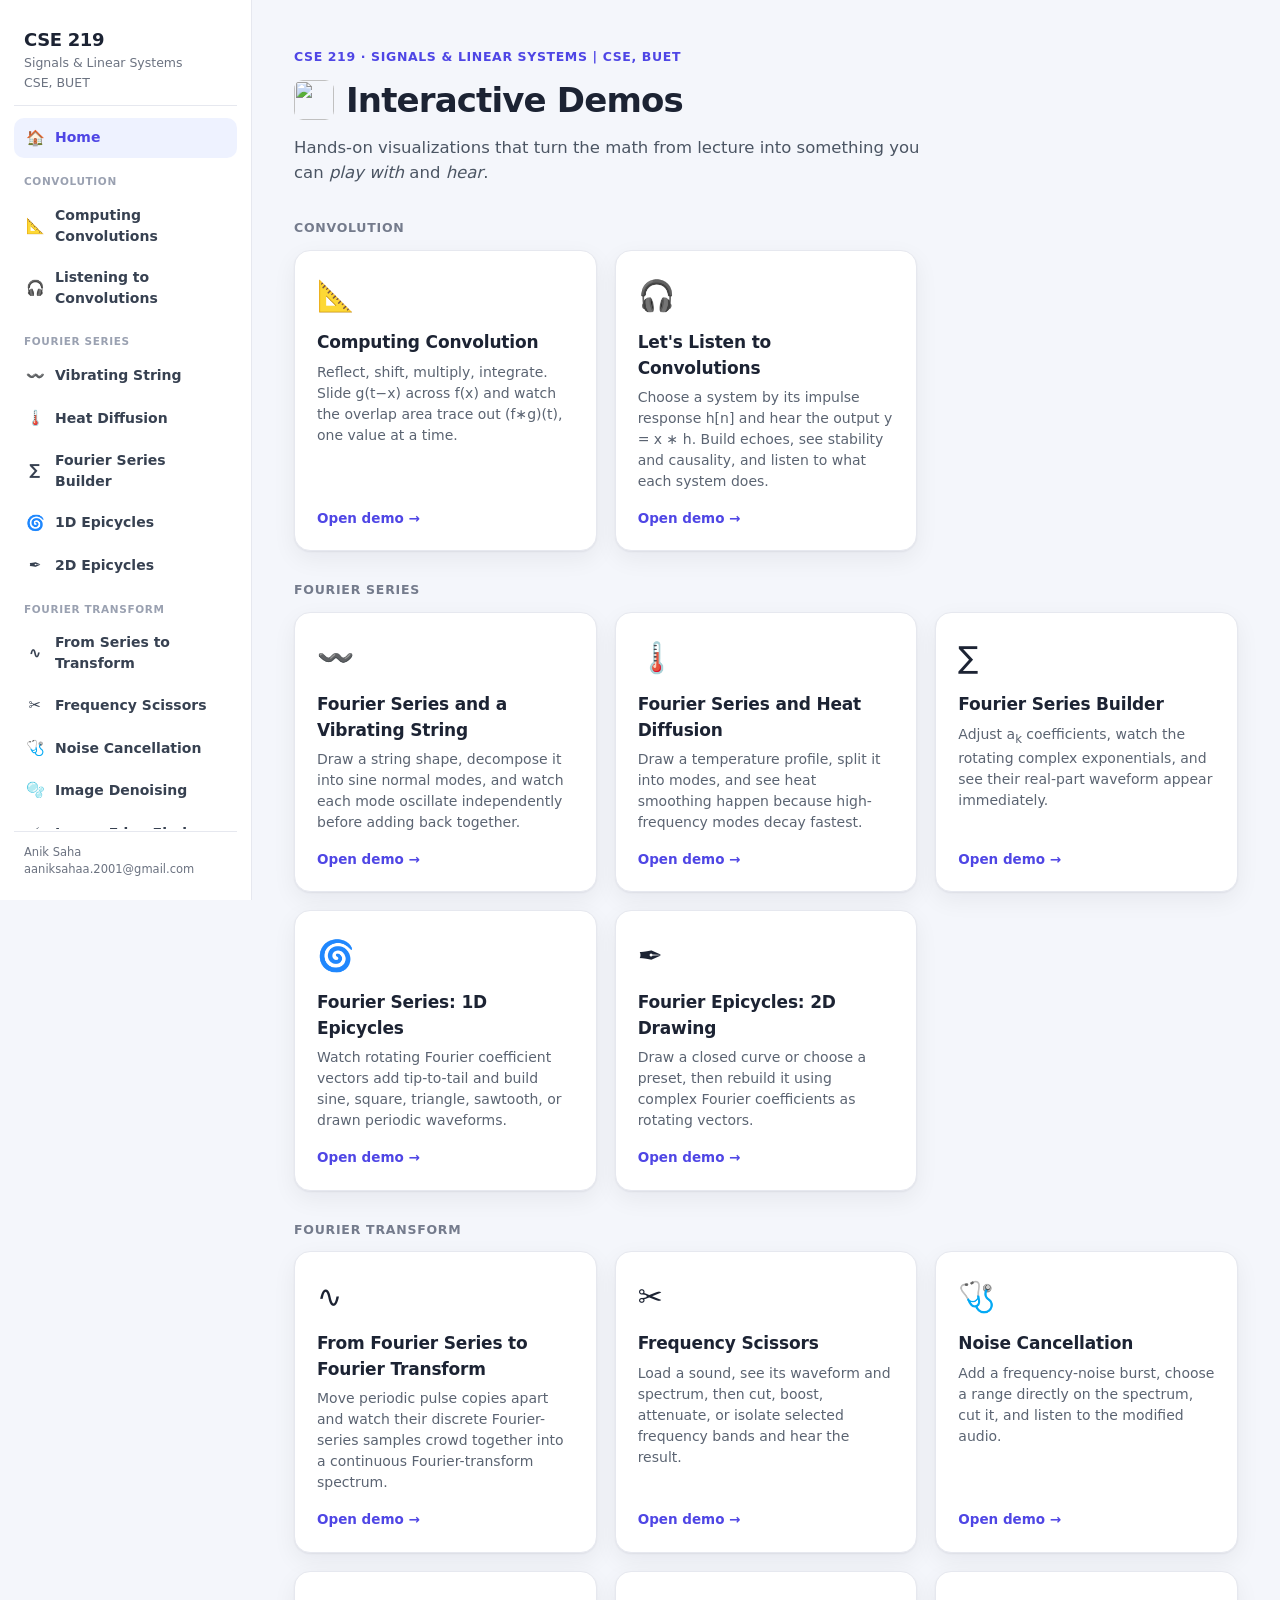
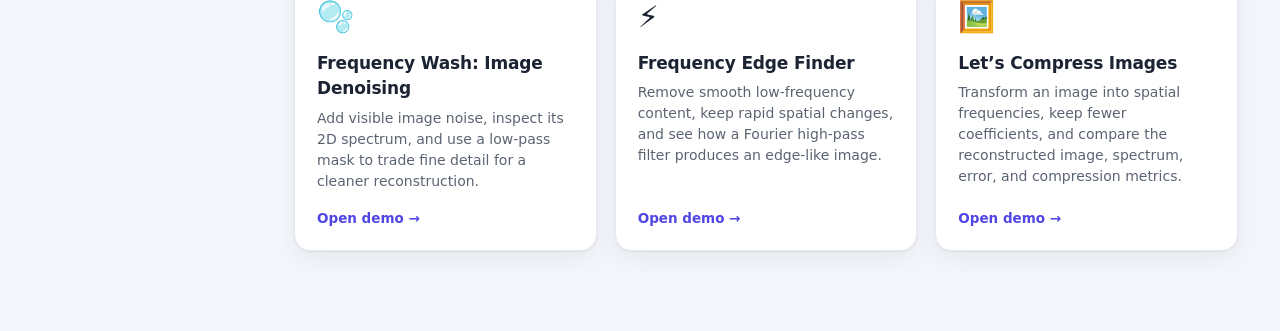
==== index.html @ cecc23e4 "add" ====
<!DOCTYPE html>
<html lang="en">
<head>
<meta charset="UTF-8" />
<meta name="viewport" content="width=device-width, initial-scale=1.0" />
<title>CSE 219 · Signals &amp; Linear Systems — Interactive Demos</title>
<link rel="icon" href="favicon.svg" type="image/svg+xml" />
<link rel="stylesheet" href="assets/site.css" />
<script src="assets/site.js" defer></script>
</head>
<body>
<div class="site">

  <aside class="sidebar" id="siteSidebar"></aside>

  <main class="content">
    <div class="content-inner">

      <header class="hero">
        <div class="eyebrow">CSE 219 · Signals &amp; Linear Systems | CSE, BUET</div>
        <h1 class="hero-title"><img class="hero-logo" src="favicon.svg" alt="" />Interactive Demos</h1>
        <p class="lead">Hands-on visualizations that turn the math from lecture into something you can <em>play with</em> and <em>hear</em>.</p>
      </header>

      <section class="demo-group">
        <h2>Convolution</h2>
        <div class="demos">
          <a class="demo-card" href="computing-convolution.html">
            <div class="demo-emoji">📐</div>
            <h3>Computing Convolution</h3>
            <p>Reflect, shift, multiply, integrate. Slide g(t−x) across f(x) and watch the overlap area trace out (f∗g)(t), one value at a time.</p>
            <span class="go">Open demo →</span>
          </a>

          <a class="demo-card" href="listening-to-convolution.html">
            <div class="demo-emoji">🎧</div>
            <h3>Let's Listen to Convolutions</h3>
            <p>Choose a system by its impulse response h[n] and hear the output y = x ∗ h. Build echoes, see stability and causality, and listen to what each system does.</p>
            <span class="go">Open demo →</span>
          </a>
        </div>
      </section>

      <section class="demo-group">
        <h2>Fourier Series</h2>
        <div class="demos">
          <a class="demo-card" href="fourier-vibrating-string.html">
            <div class="demo-emoji">〰️</div>
            <h3>Fourier Series and a Vibrating String</h3>
            <p>Draw a string shape, decompose it into sine normal modes, and watch each mode oscillate independently before adding back together.</p>
            <span class="go">Open demo →</span>
          </a>

          <a class="demo-card" href="fourier-heat-diffusion.html">
            <div class="demo-emoji">🌡️</div>
            <h3>Fourier Series and Heat Diffusion</h3>
            <p>Draw a temperature profile, split it into modes, and see heat smoothing happen because high-frequency modes decay fastest.</p>
            <span class="go">Open demo →</span>
          </a>

          <a class="demo-card" href="fourier-series-builder.html">
            <div class="demo-emoji">∑</div>
            <h3>Fourier Series Builder</h3>
            <p>Adjust a<sub>k</sub> coefficients, watch the rotating complex exponentials, and see their real-part waveform appear immediately.</p>
            <span class="go">Open demo →</span>
          </a>

          <a class="demo-card" href="fourier-epicycles-1d.html">
            <div class="demo-emoji">🌀</div>
            <h3>Fourier Series: 1D Epicycles</h3>
            <p>Watch rotating Fourier coefficient vectors add tip-to-tail and build sine, square, triangle, sawtooth, or drawn periodic waveforms.</p>
            <span class="go">Open demo →</span>
          </a>

          <a class="demo-card" href="fourier-epicycles-2d.html">
            <div class="demo-emoji">✒️</div>
            <h3>Fourier Epicycles: 2D Drawing</h3>
            <p>Draw a closed curve or choose a preset, then rebuild it using complex Fourier coefficients as rotating vectors.</p>
            <span class="go">Open demo →</span>
          </a>
        </div>
      </section>

      <section class="demo-group">
        <h2>Fourier Transform</h2>
        <div class="demos">
          <a class="demo-card" href="fourier-transform-from-series.html">
            <div class="demo-emoji">∿</div>
            <h3>From Fourier Series to Fourier Transform</h3>
            <p>Move periodic pulse copies apart and watch their discrete Fourier-series samples crowd together into a continuous Fourier-transform spectrum.</p>
            <span class="go">Open demo →</span>
          </a>

          <a class="demo-card" href="listening-to-frequencies.html">
            <div class="demo-emoji">✂️</div>
            <h3>Frequency Scissors</h3>
            <p>Load a sound, see its waveform and spectrum, then cut, boost, attenuate, or isolate selected frequency bands and hear the result.</p>
            <span class="go">Open demo →</span>
          </a>

          <a class="demo-card" href="noise-surgery.html">
            <div class="demo-emoji">🩺</div>
            <h3>Noise Cancellation</h3>
            <p>Add a frequency-noise burst, choose a range directly on the spectrum, cut it, and listen to the modified audio.</p>
            <span class="go">Open demo →</span>
          </a>

          <a class="demo-card" href="image-denoising-fourier.html">
            <div class="demo-emoji">🫧</div>
            <h3>Frequency Wash: Image Denoising</h3>
            <p>Add visible image noise, inspect its 2D spectrum, and use a low-pass mask to trade fine detail for a cleaner reconstruction.</p>
            <span class="go">Open demo →</span>
          </a>

          <a class="demo-card" href="image-edge-detection-fourier.html">
            <div class="demo-emoji">⚡</div>
            <h3>Frequency Edge Finder</h3>
            <p>Remove smooth low-frequency content, keep rapid spatial changes, and see how a Fourier high-pass filter produces an edge-like image.</p>
            <span class="go">Open demo →</span>
          </a>

          <a class="demo-card" href="image-compression-lab.html">
            <div class="demo-emoji">🖼️</div>
            <h3>Let’s Compress Images</h3>
            <p>Transform an image into spatial frequencies, keep fewer coefficients, and compare the reconstructed image, spectrum, error, and compression metrics.</p>
            <span class="go">Open demo →</span>
          </a>
        </div>
      </section>

    </div>
  </main>

</div>
</body>
</html>
---- assets/site.css ----
/* ====================================================================
   Course-site shell — shared sidebar + layout for all demo pages.
   Kept intentionally calm and neutral so the demo content stays the focus.
   ==================================================================== */
:root{
  --bg:#f4f6fb; --card:#ffffff; --ink:#1c2333; --muted:#6b7280; --line:#e6e8ef;
  --accent:#4f46e5; --accent-soft:#eef2ff;
  --shadow:0 1px 2px rgba(16,24,40,.06),0 8px 24px rgba(16,24,40,.06);
}
*{box-sizing:border-box}
html,body{margin:0;padding:0}
body{
  font-family:system-ui,-apple-system,"Segoe UI",Roboto,Helvetica,Arial,sans-serif;
  background:var(--bg); color:var(--ink); -webkit-font-smoothing:antialiased; line-height:1.5;
}

/* layout */
.site{display:flex;min-height:100vh}
.content{flex:1;min-width:0}

/* sidebar */
.sidebar{
  width:252px;flex:none;background:#fff;border-right:1px solid var(--line);
  position:sticky;top:0;height:100vh;display:flex;flex-direction:column;
  padding:20px 14px;gap:2px;
}
.brand{display:block;text-decoration:none;padding:6px 10px 12px;border-bottom:1px solid var(--line);margin-bottom:10px}
.brand .code{font-size:18px;font-weight:800;letter-spacing:-.02em;color:var(--ink)}
.brand .name{font-size:12.5px;color:var(--muted);margin-top:1px}
.nav{display:flex;flex:1;min-height:0;flex-direction:column;gap:2px;overflow-y:auto;scrollbar-width:thin;scrollbar-color:#d8dbe5 transparent}
.nav .group{font-size:10.5px;text-transform:uppercase;letter-spacing:.06em;color:#9aa1b1;font-weight:700;margin:14px 10px 4px}
.nav a{display:flex;align-items:center;gap:10px;padding:9px 11px;border-radius:10px;font-size:14px;font-weight:600;color:#374151;text-decoration:none;transition:.12s}
.nav a:hover{background:#f5f6fb}
.nav a.active{background:var(--accent-soft);color:var(--accent)}
.nav a.disabled{color:#b7bcc9;cursor:default}
.nav a.disabled:hover{background:transparent}
.nav a .ic{width:20px;text-align:center;font-size:15px;flex:none}
.nav a small{font-weight:600;color:#aab0bd;margin-left:auto;font-size:11px}
.side-foot{margin-top:auto;font-size:11.5px;color:var(--muted);padding:12px 10px 2px;border-top:1px solid var(--line)}

/* home page */
.content-inner{max-width:1000px;margin:0 auto;padding:48px 28px 80px}
.hero{margin-bottom:34px}
.hero .eyebrow{font-size:12.5px;font-weight:700;letter-spacing:.05em;text-transform:uppercase;color:var(--accent)}
.hero h1{font-size:34px;letter-spacing:-.025em;margin:8px 0 10px}
.hero-title{display:flex;align-items:center;gap:12px}
.hero-logo{width:40px;height:40px;border-radius:9px;flex:none}
.hero .lead{font-size:16.5px;color:#4b5563;max-width:640px;margin:0}
.demo-group{margin-top:30px}
.demo-group:first-of-type{margin-top:0}
.demo-group h2{font-size:12.5px;text-transform:uppercase;letter-spacing:.06em;color:#747b8c;font-weight:800;margin:0 0 12px}
.demos{display:grid;grid-template-columns:repeat(auto-fill,minmax(260px,1fr));gap:18px}
.demo-card{
  display:flex;flex-direction:column;background:var(--card);border:1px solid var(--line);
  border-radius:16px;box-shadow:var(--shadow);padding:22px;text-decoration:none;color:inherit;transition:.14s;
}
a.demo-card:hover{border-color:#c9cdfb;box-shadow:0 2px 4px rgba(16,24,40,.06),0 14px 32px rgba(79,70,229,.10);transform:translateY(-2px)}
.demo-card .demo-emoji{font-size:30px;margin-bottom:12px}
.demo-card h3{font-size:17px;margin:0 0 6px;letter-spacing:-.01em}
.demo-card p{font-size:14px;color:#5b6472;margin:0 0 16px;flex:1}
.demo-card .go{font-size:13.5px;font-weight:700;color:var(--accent)}
.demo-card.soon{opacity:.7}
.demo-card .badge-soon{font-size:11.5px;font-weight:700;color:#8a90a0;background:#f1f2f7;border-radius:999px;padding:4px 10px;align-self:flex-start}

/* mobile: sidebar becomes a horizontal top bar */
@media(max-width:860px){
  .site{flex-direction:column}
  .content{width:100vw;max-width:100vw;overflow-x:hidden}
  .sidebar{
    width:auto;height:auto;position:sticky;top:0;z-index:20;flex-direction:row;align-items:center;
    overflow-x:auto;max-width:100vw;min-width:0;padding:10px 12px;gap:8px;border-right:0;border-bottom:1px solid var(--line);
  }
  .brand{border-bottom:0;padding:0 8px 0 4px;margin-bottom:0;flex:none}
  .brand .name{display:none}
  .nav{flex:none;flex-direction:row;gap:4px;min-width:0;overflow-y:visible}
  .nav .group,.side-foot{display:none}
  .nav a{white-space:nowrap;padding:8px 10px}
  .nav a small{display:none}
  .content-inner{padding:32px 20px 60px}
  .hero h1{font-size:27px}
  .hero-logo{width:34px;height:34px;border-radius:8px}
}
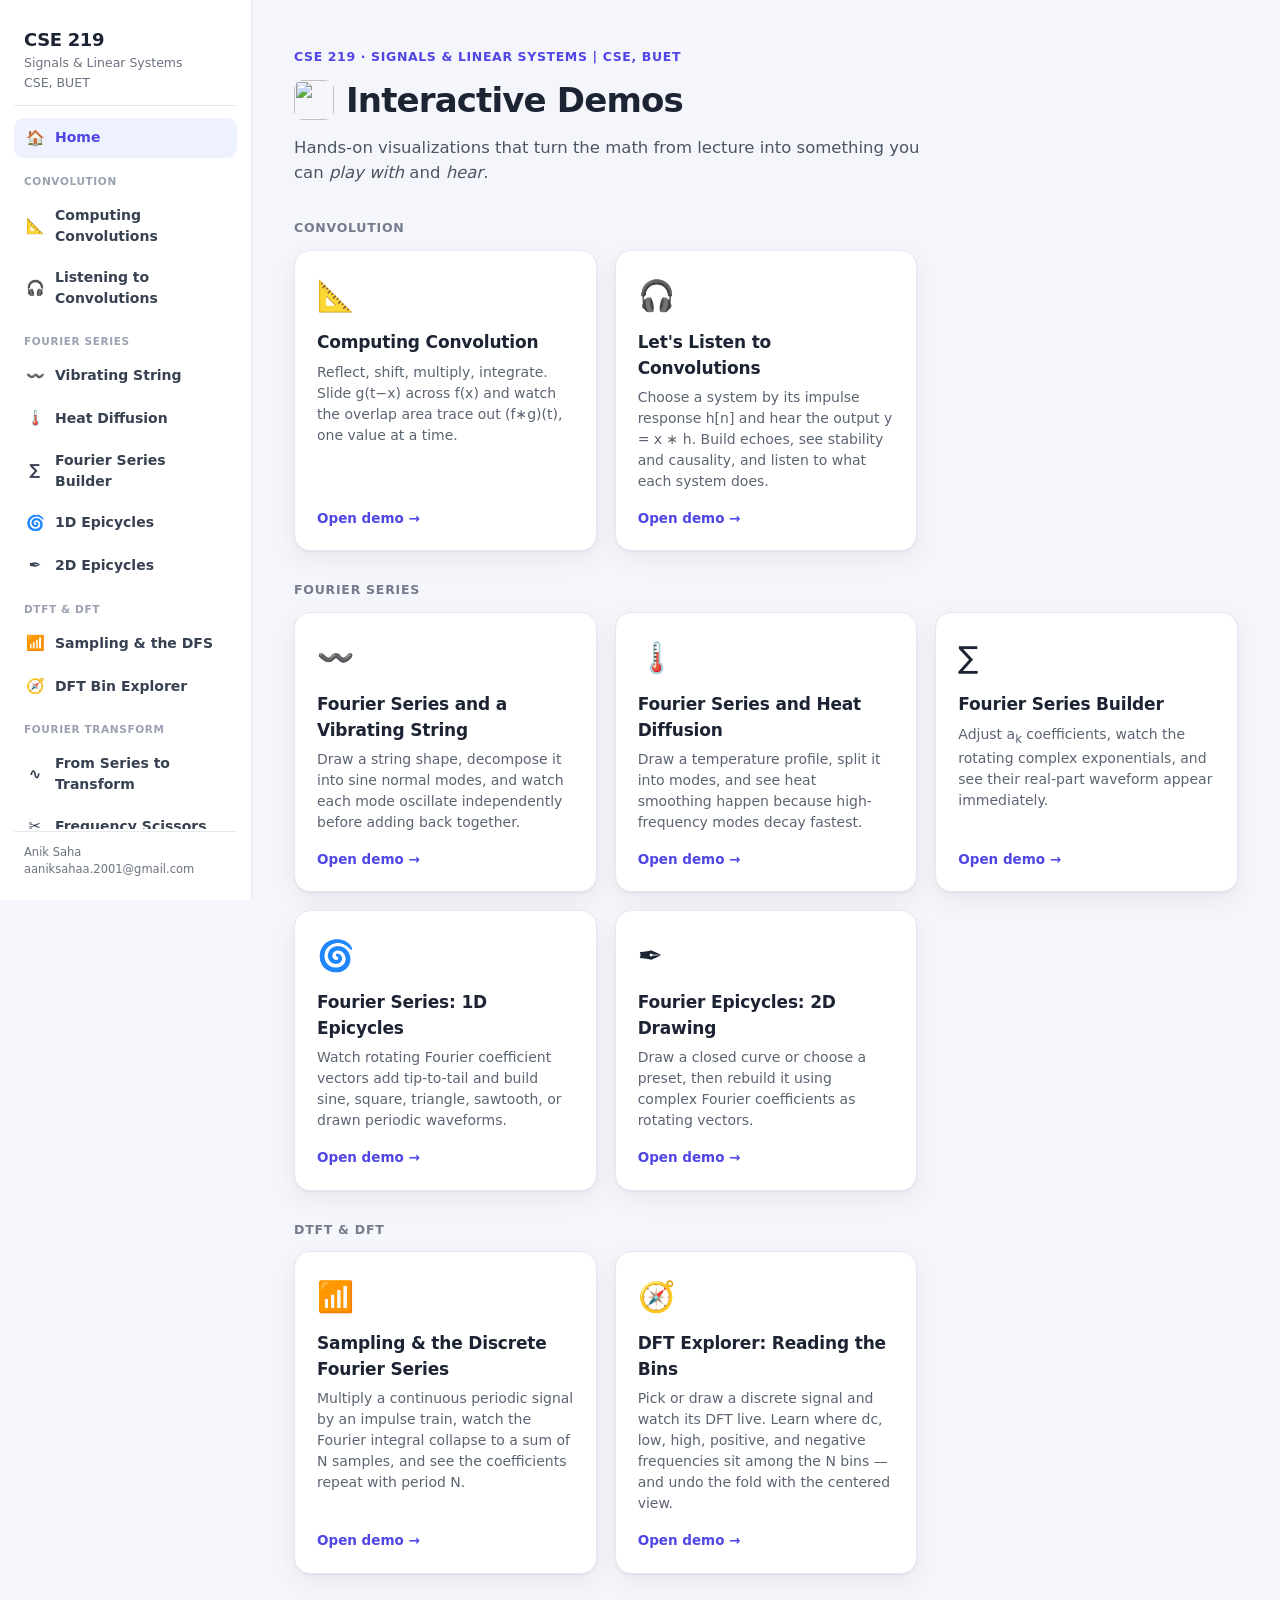
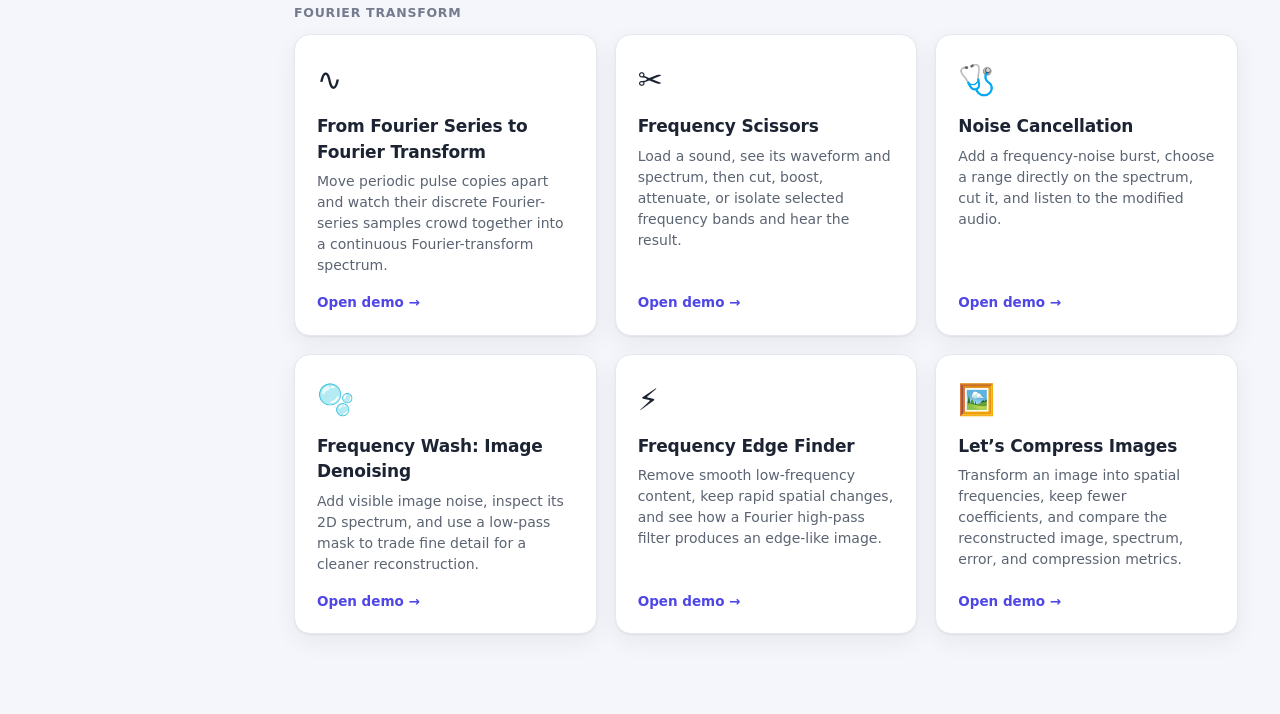
==== commit e1897418: "Add DTFT & DFT demos: sampling-to-DFS and DFT bin explorer Two new interactive pages for lecture 1 (" ====
--- a/index.html
+++ b/index.html
@@ -82,6 +82,25 @@
       </section>
 
       <section class="demo-group">
+        <h2>DTFT &amp; DFT</h2>
+        <div class="demos">
+          <a class="demo-card" href="sampling-dfs.html">
+            <div class="demo-emoji">📶</div>
+            <h3>Sampling &amp; the Discrete Fourier Series</h3>
+            <p>Multiply a continuous periodic signal by an impulse train, watch the Fourier integral collapse to a sum of N samples, and see the coefficients repeat with period N.</p>
+            <span class="go">Open demo →</span>
+          </a>
+
+          <a class="demo-card" href="dft-bin-explorer.html">
+            <div class="demo-emoji">🧭</div>
+            <h3>DFT Explorer: Reading the Bins</h3>
+            <p>Pick or draw a discrete signal and watch its DFT live. Learn where dc, low, high, positive, and negative frequencies sit among the N bins — and undo the fold with the centered view.</p>
+            <span class="go">Open demo →</span>
+          </a>
+        </div>
+      </section>
+
+      <section class="demo-group">
         <h2>Fourier Transform</h2>
         <div class="demos">
           <a class="demo-card" href="fourier-transform-from-series.html">
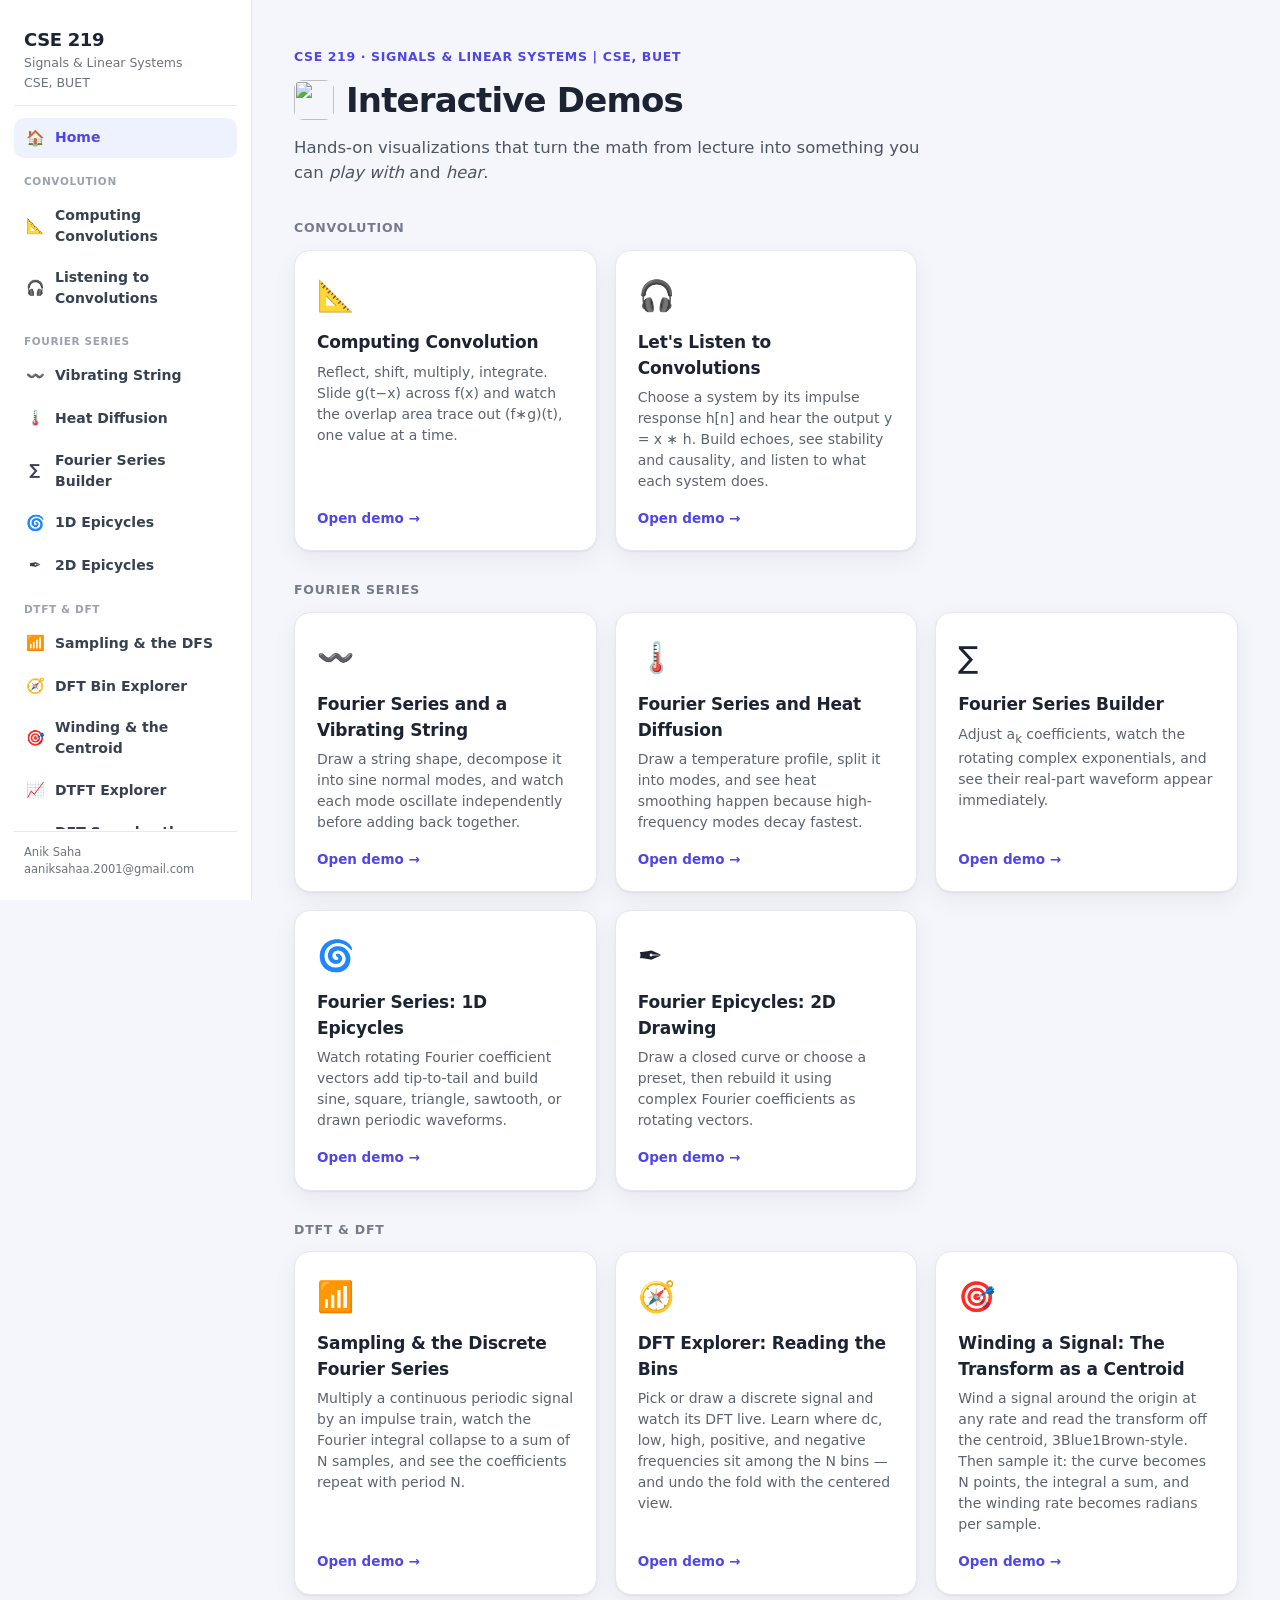
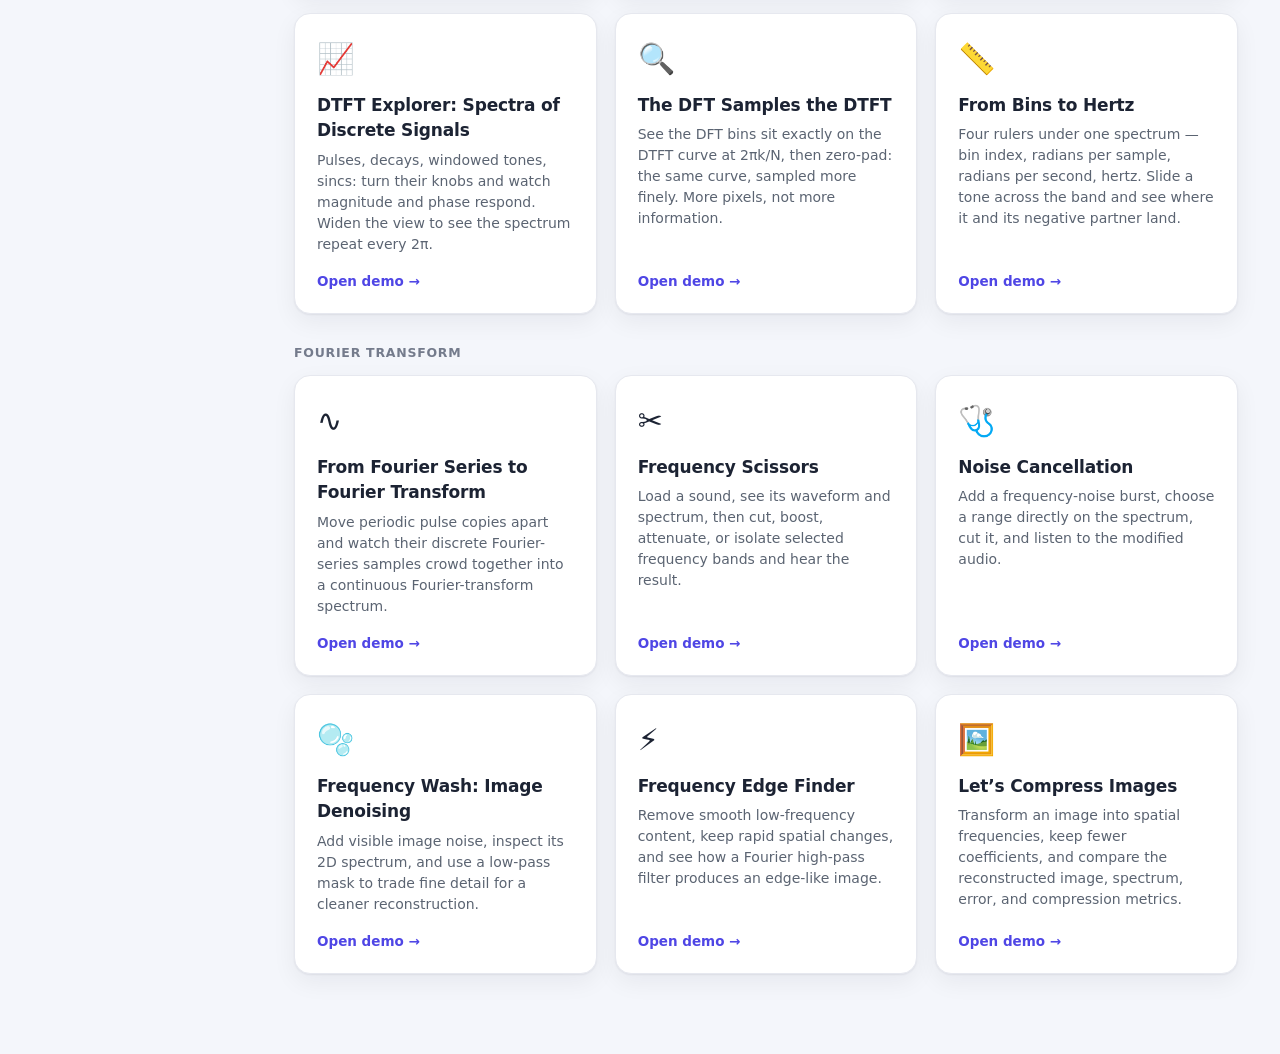
==== commit a4af44b3: "Add winding/centroid, DTFT explorer, DFT-samples-DTFT and bins-to-hertz demos Four companion visuali" ====
--- a/index.html
+++ b/index.html
@@ -97,6 +97,34 @@
             <p>Pick or draw a discrete signal and watch its DFT live. Learn where dc, low, high, positive, and negative frequencies sit among the N bins — and undo the fold with the centered view.</p>
             <span class="go">Open demo →</span>
           </a>
+
+          <a class="demo-card" href="winding-fourier.html">
+            <div class="demo-emoji">🎯</div>
+            <h3>Winding a Signal: The Transform as a Centroid</h3>
+            <p>Wind a signal around the origin at any rate and read the transform off the centroid, 3Blue1Brown-style. Then sample it: the curve becomes N points, the integral a sum, and the winding rate becomes radians per sample.</p>
+            <span class="go">Open demo →</span>
+          </a>
+
+          <a class="demo-card" href="dtft-explorer.html">
+            <div class="demo-emoji">📈</div>
+            <h3>DTFT Explorer: Spectra of Discrete Signals</h3>
+            <p>Pulses, decays, windowed tones, sincs: turn their knobs and watch magnitude and phase respond. Widen the view to see the spectrum repeat every 2π.</p>
+            <span class="go">Open demo →</span>
+          </a>
+
+          <a class="demo-card" href="dft-samples-dtft.html">
+            <div class="demo-emoji">🔍</div>
+            <h3>The DFT Samples the DTFT</h3>
+            <p>See the DFT bins sit exactly on the DTFT curve at 2πk/N, then zero-pad: the same curve, sampled more finely. More pixels, not more information.</p>
+            <span class="go">Open demo →</span>
+          </a>
+
+          <a class="demo-card" href="bins-to-frequency.html">
+            <div class="demo-emoji">📏</div>
+            <h3>From Bins to Hertz</h3>
+            <p>Four rulers under one spectrum — bin index, radians per sample, radians per second, hertz. Slide a tone across the band and see where it and its negative partner land.</p>
+            <span class="go">Open demo →</span>
+          </a>
         </div>
       </section>
 
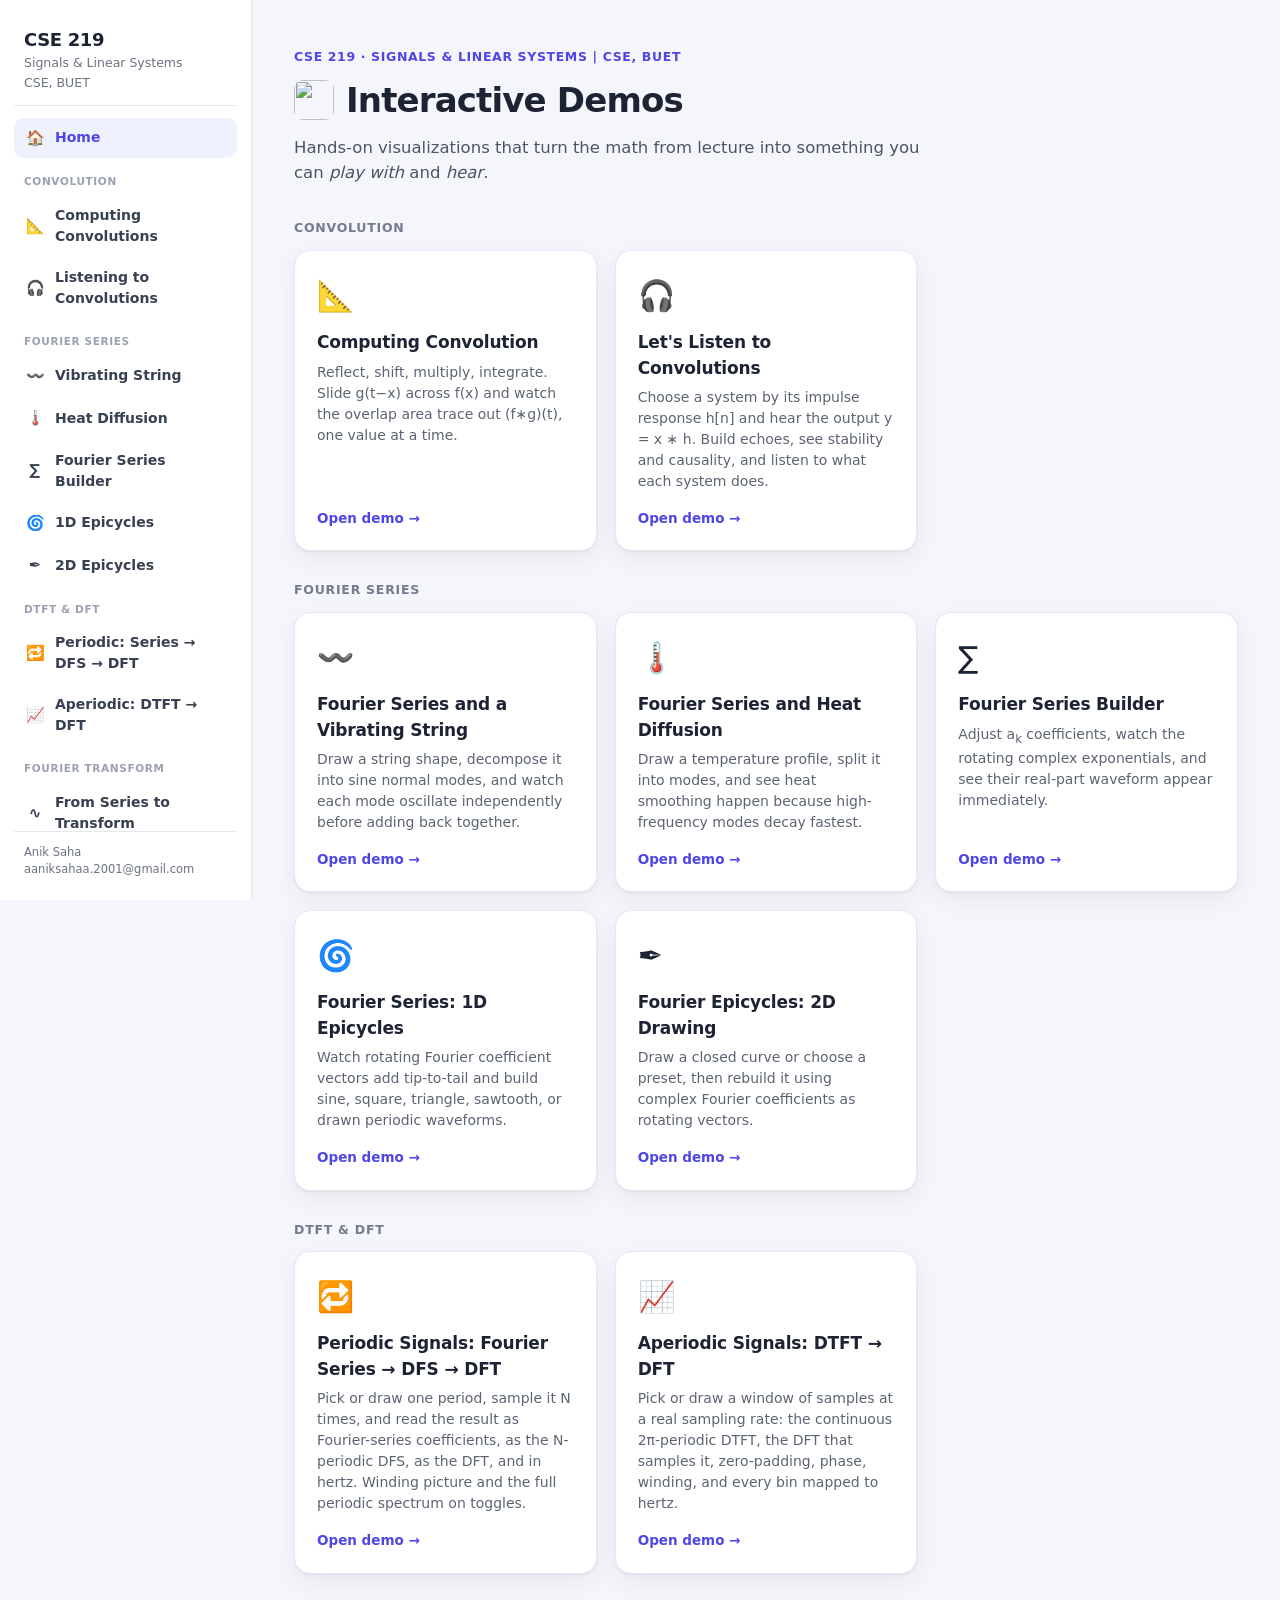
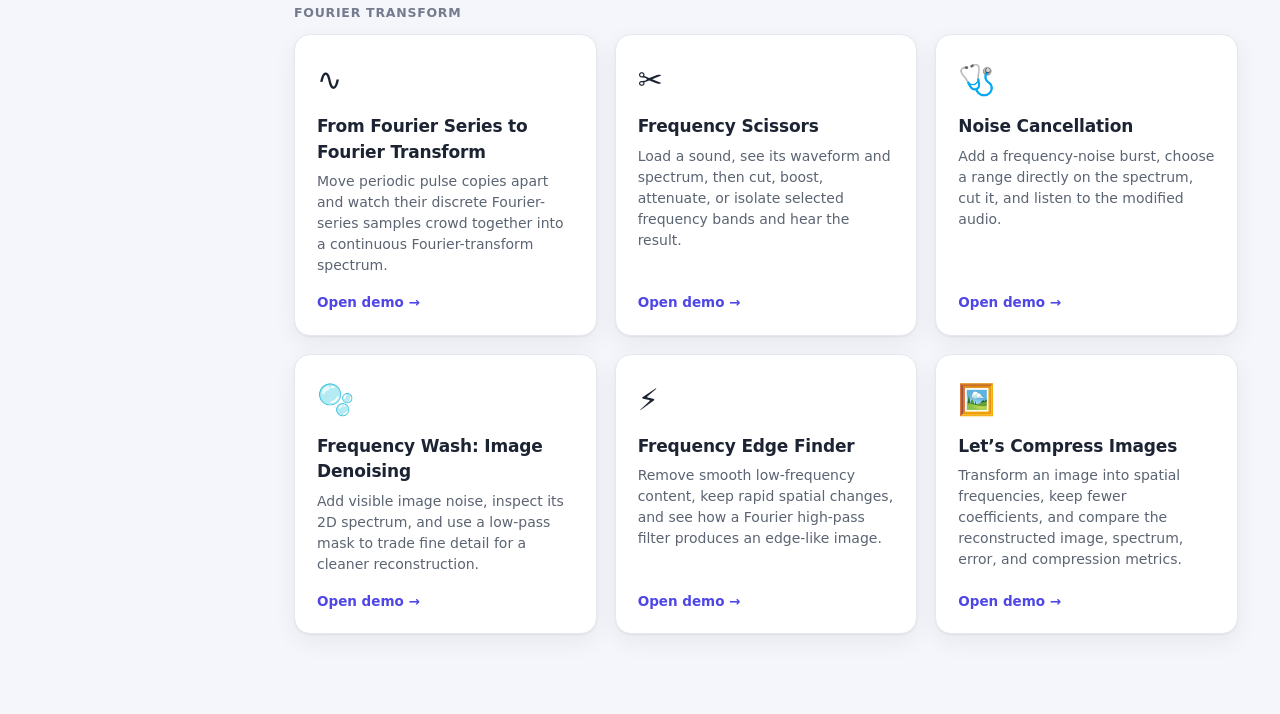
==== commit 0ceb11e1: "Consolidate the DTFT & DFT demos into two labs: periodic and aperiodic - periodic-fourier.html: pres" ====
--- a/index.html
+++ b/index.html
@@ -84,45 +84,17 @@
       <section class="demo-group">
         <h2>DTFT &amp; DFT</h2>
         <div class="demos">
-          <a class="demo-card" href="sampling-dfs.html">
-            <div class="demo-emoji">📶</div>
-            <h3>Sampling &amp; the Discrete Fourier Series</h3>
-            <p>Multiply a continuous periodic signal by an impulse train, watch the Fourier integral collapse to a sum of N samples, and see the coefficients repeat with period N.</p>
+          <a class="demo-card" href="periodic-fourier.html">
+            <div class="demo-emoji">🔁</div>
+            <h3>Periodic Signals: Fourier Series → DFS → DFT</h3>
+            <p>Pick or draw one period, sample it N times, and read the result as Fourier-series coefficients, as the N-periodic DFS, as the DFT, and in hertz. Winding picture and the full periodic spectrum on toggles.</p>
             <span class="go">Open demo →</span>
           </a>
 
-          <a class="demo-card" href="dft-bin-explorer.html">
-            <div class="demo-emoji">🧭</div>
-            <h3>DFT Explorer: Reading the Bins</h3>
-            <p>Pick or draw a discrete signal and watch its DFT live. Learn where dc, low, high, positive, and negative frequencies sit among the N bins — and undo the fold with the centered view.</p>
-            <span class="go">Open demo →</span>
-          </a>
-
-          <a class="demo-card" href="winding-fourier.html">
-            <div class="demo-emoji">🎯</div>
-            <h3>Winding a Signal: The Transform as a Centroid</h3>
-            <p>Wind a signal around the origin at any rate and read the transform off the centroid, 3Blue1Brown-style. Then sample it: the curve becomes N points, the integral a sum, and the winding rate becomes radians per sample.</p>
-            <span class="go">Open demo →</span>
-          </a>
-
-          <a class="demo-card" href="dtft-explorer.html">
+          <a class="demo-card" href="aperiodic-fourier.html">
             <div class="demo-emoji">📈</div>
-            <h3>DTFT Explorer: Spectra of Discrete Signals</h3>
-            <p>Pulses, decays, windowed tones, sincs: turn their knobs and watch magnitude and phase respond. Widen the view to see the spectrum repeat every 2π.</p>
-            <span class="go">Open demo →</span>
-          </a>
-
-          <a class="demo-card" href="dft-samples-dtft.html">
-            <div class="demo-emoji">🔍</div>
-            <h3>The DFT Samples the DTFT</h3>
-            <p>See the DFT bins sit exactly on the DTFT curve at 2πk/N, then zero-pad: the same curve, sampled more finely. More pixels, not more information.</p>
-            <span class="go">Open demo →</span>
-          </a>
-
-          <a class="demo-card" href="bins-to-frequency.html">
-            <div class="demo-emoji">📏</div>
-            <h3>From Bins to Hertz</h3>
-            <p>Four rulers under one spectrum — bin index, radians per sample, radians per second, hertz. Slide a tone across the band and see where it and its negative partner land.</p>
+            <h3>Aperiodic Signals: DTFT → DFT</h3>
+            <p>Pick or draw a window of samples at a real sampling rate: the continuous 2π-periodic DTFT, the DFT that samples it, zero-padding, phase, winding, and every bin mapped to hertz.</p>
             <span class="go">Open demo →</span>
           </a>
         </div>
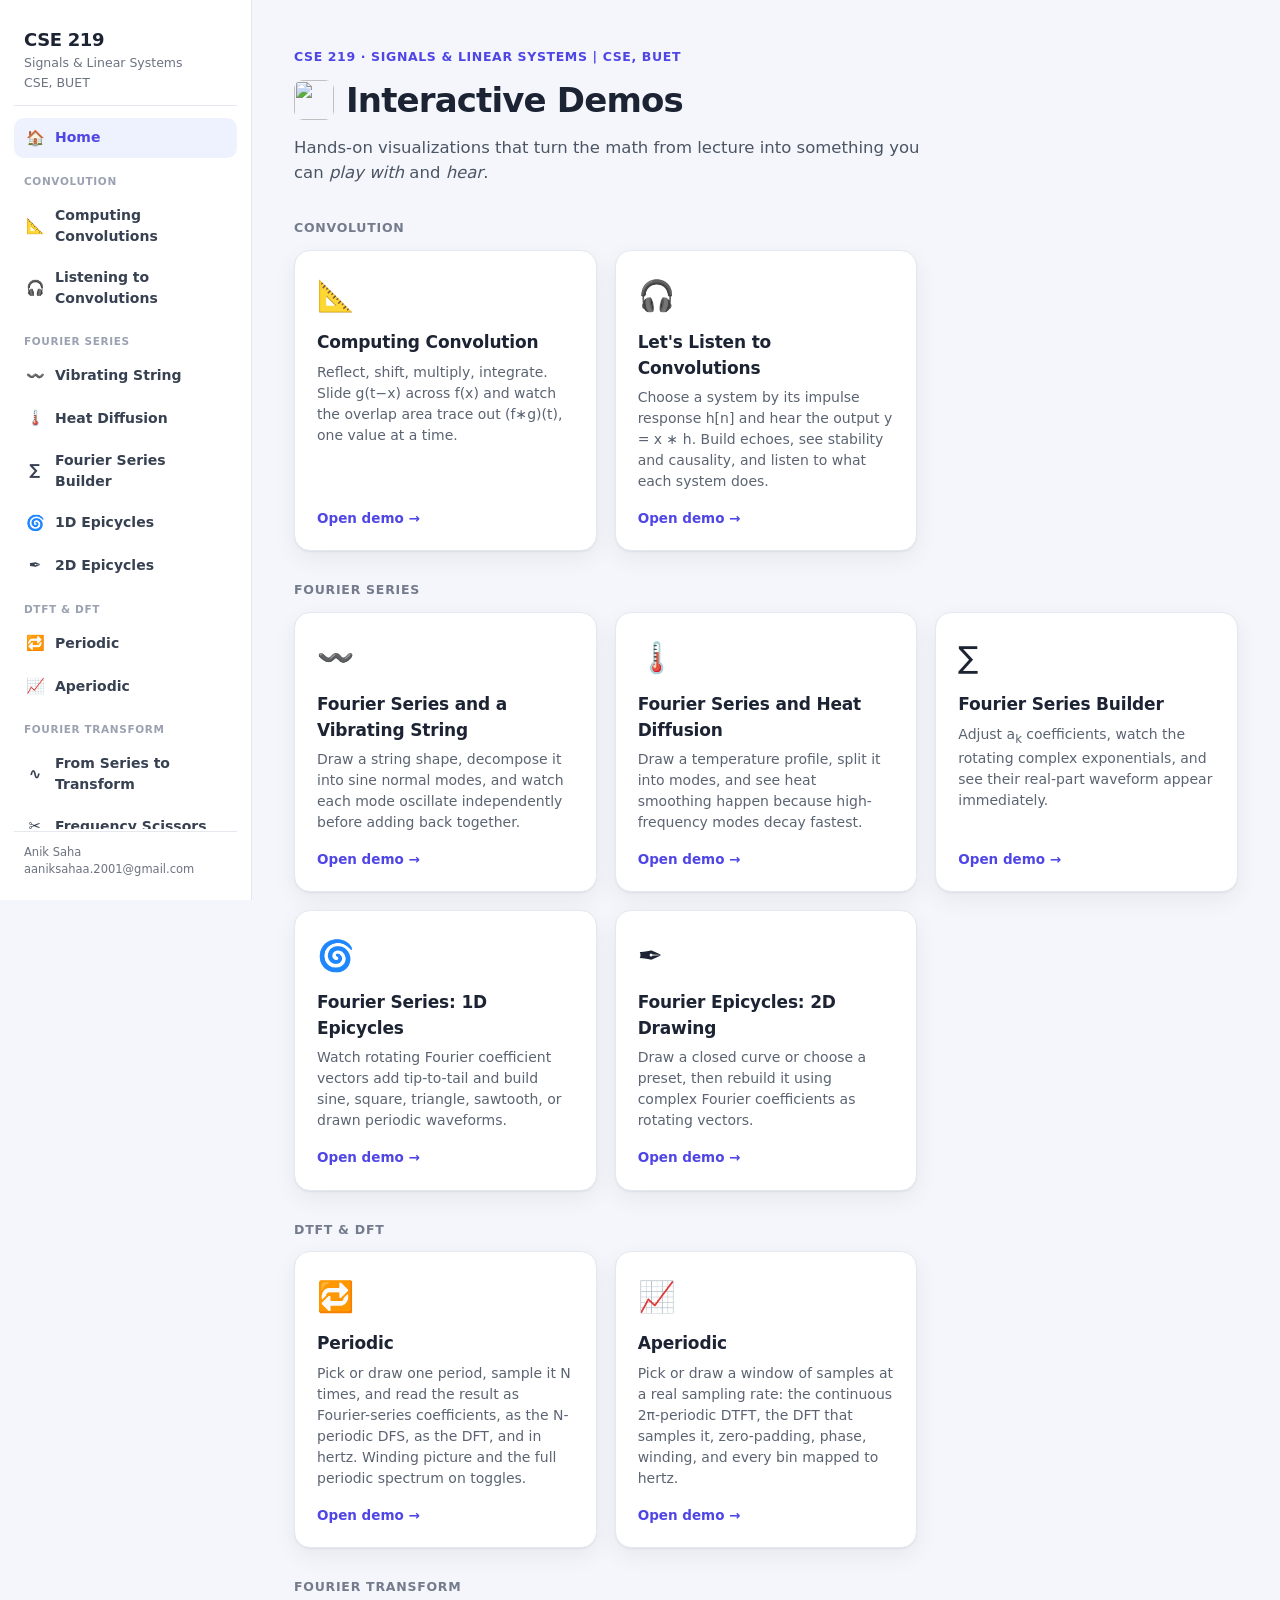
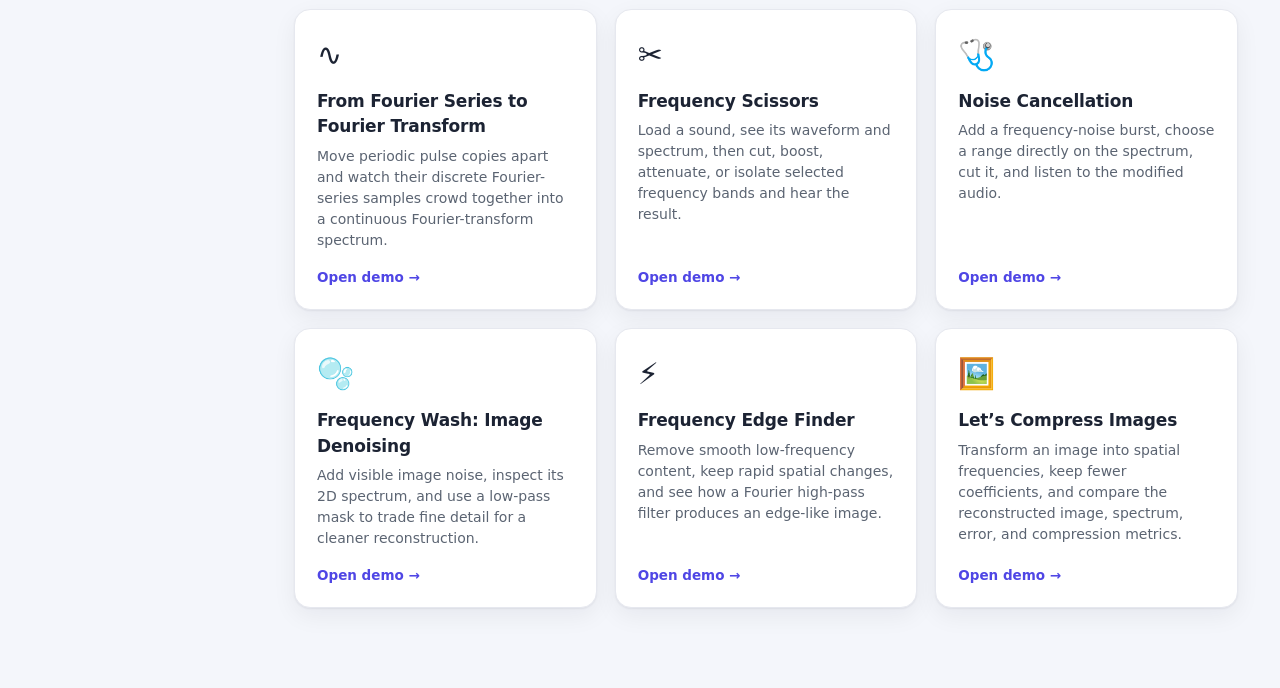
==== commit fe3d00e1: "Name the labs Periodic and Aperiodic; show time and frequency plots side by side Co-Authored-By: Cla" ====
--- a/index.html
+++ b/index.html
@@ -86,14 +86,14 @@
         <div class="demos">
           <a class="demo-card" href="periodic-fourier.html">
             <div class="demo-emoji">🔁</div>
-            <h3>Periodic Signals: Fourier Series → DFS → DFT</h3>
+            <h3>Periodic</h3>
             <p>Pick or draw one period, sample it N times, and read the result as Fourier-series coefficients, as the N-periodic DFS, as the DFT, and in hertz. Winding picture and the full periodic spectrum on toggles.</p>
             <span class="go">Open demo →</span>
           </a>
 
           <a class="demo-card" href="aperiodic-fourier.html">
             <div class="demo-emoji">📈</div>
-            <h3>Aperiodic Signals: DTFT → DFT</h3>
+            <h3>Aperiodic</h3>
             <p>Pick or draw a window of samples at a real sampling rate: the continuous 2π-periodic DTFT, the DFT that samples it, zero-padding, phase, winding, and every bin mapped to hertz.</p>
             <span class="go">Open demo →</span>
           </a>
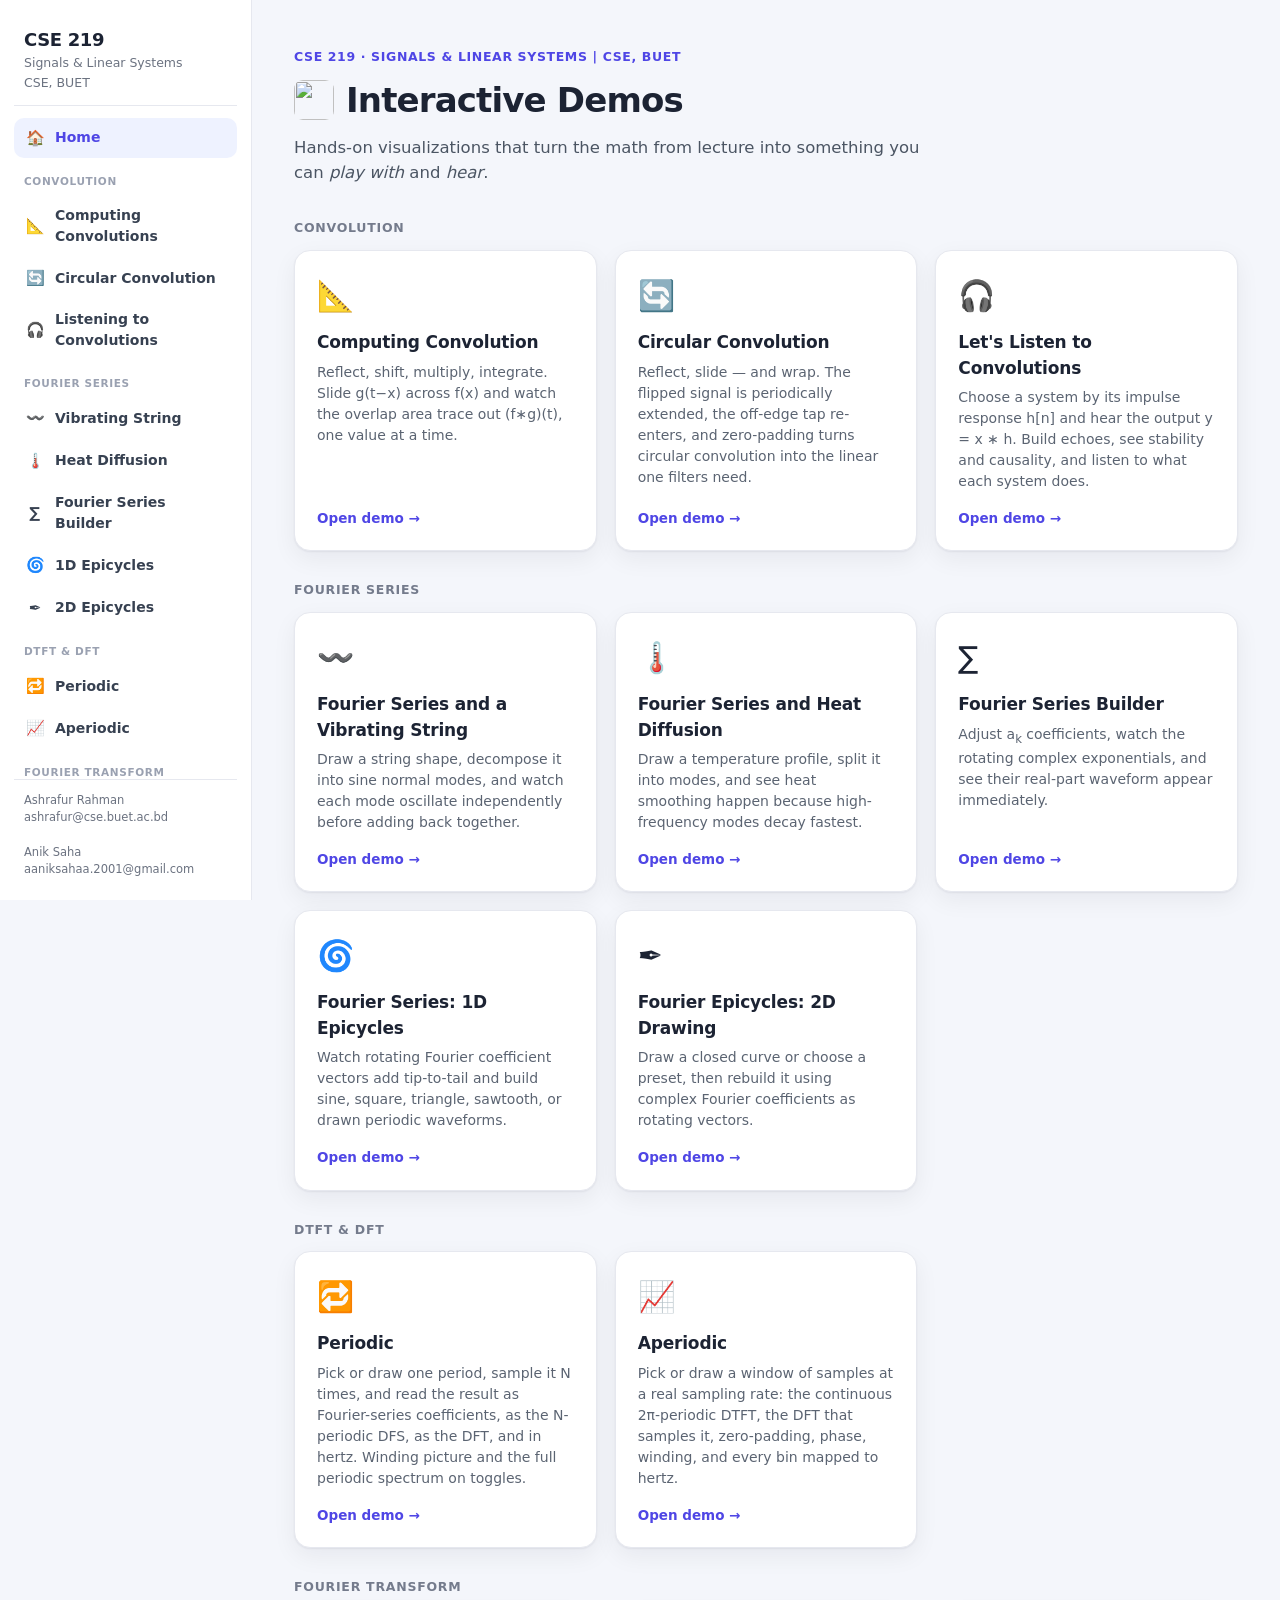
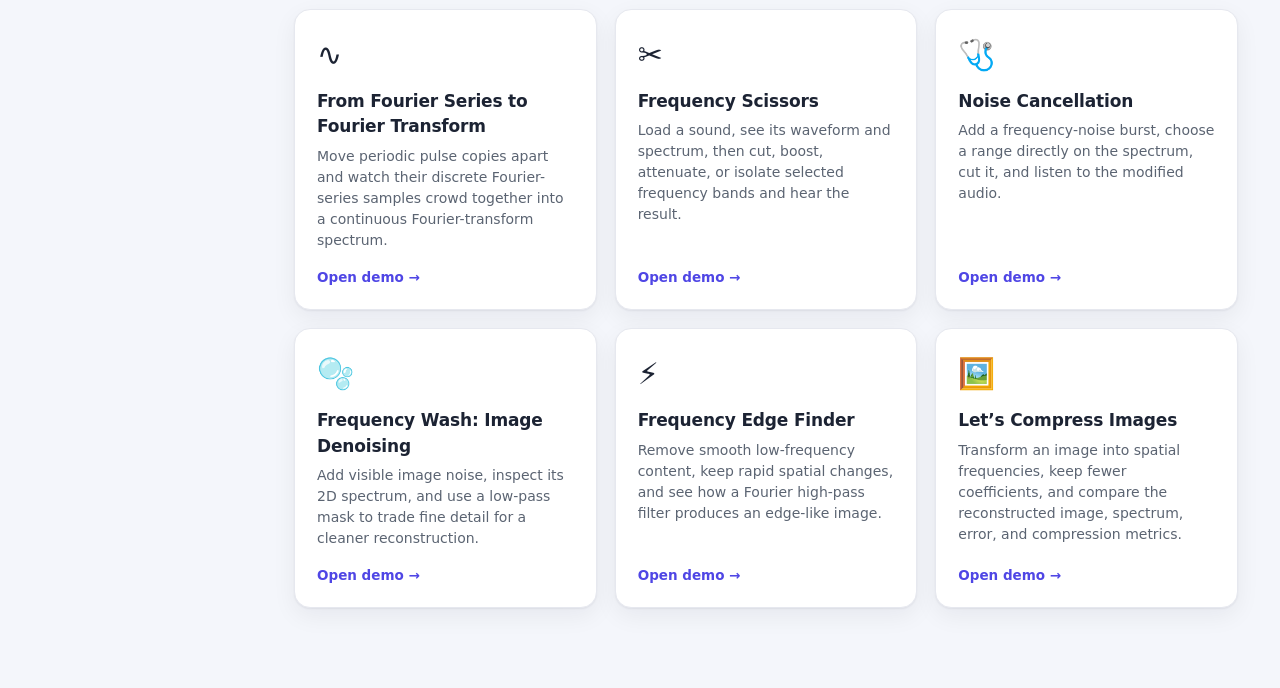
==== commit 82928a96: "Add Circular Convolution lab Discrete companion to computing-convolution.html for the DFT-properties" ====
--- a/index.html
+++ b/index.html
@@ -29,6 +29,13 @@
             <div class="demo-emoji">📐</div>
             <h3>Computing Convolution</h3>
             <p>Reflect, shift, multiply, integrate. Slide g(t−x) across f(x) and watch the overlap area trace out (f∗g)(t), one value at a time.</p>
+            <span class="go">Open demo →</span>
+          </a>
+
+          <a class="demo-card" href="circular-convolution.html">
+            <div class="demo-emoji">🔄</div>
+            <h3>Circular Convolution</h3>
+            <p>Reflect, slide — and wrap. The flipped signal is periodically extended, the off-edge tap re-enters, and zero-padding turns circular convolution into the linear one filters need.</p>
             <span class="go">Open demo →</span>
           </a>
 
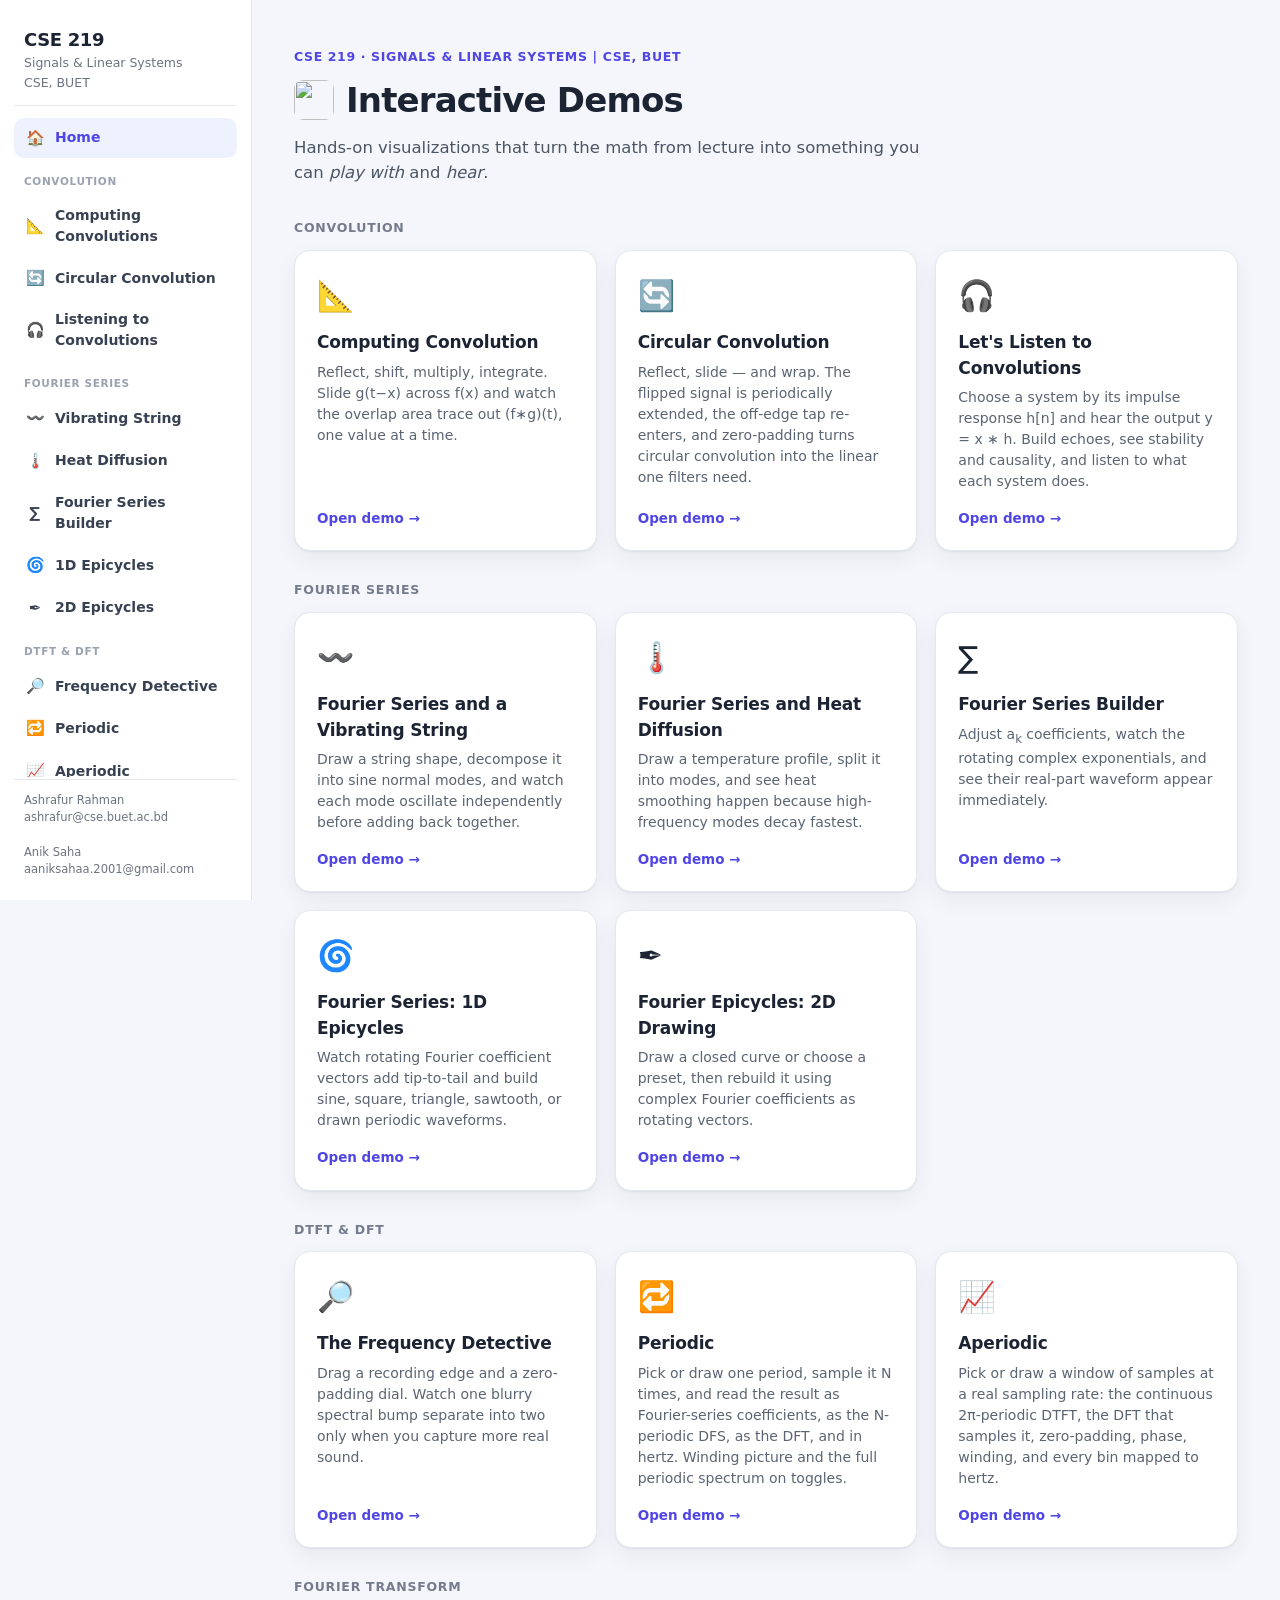
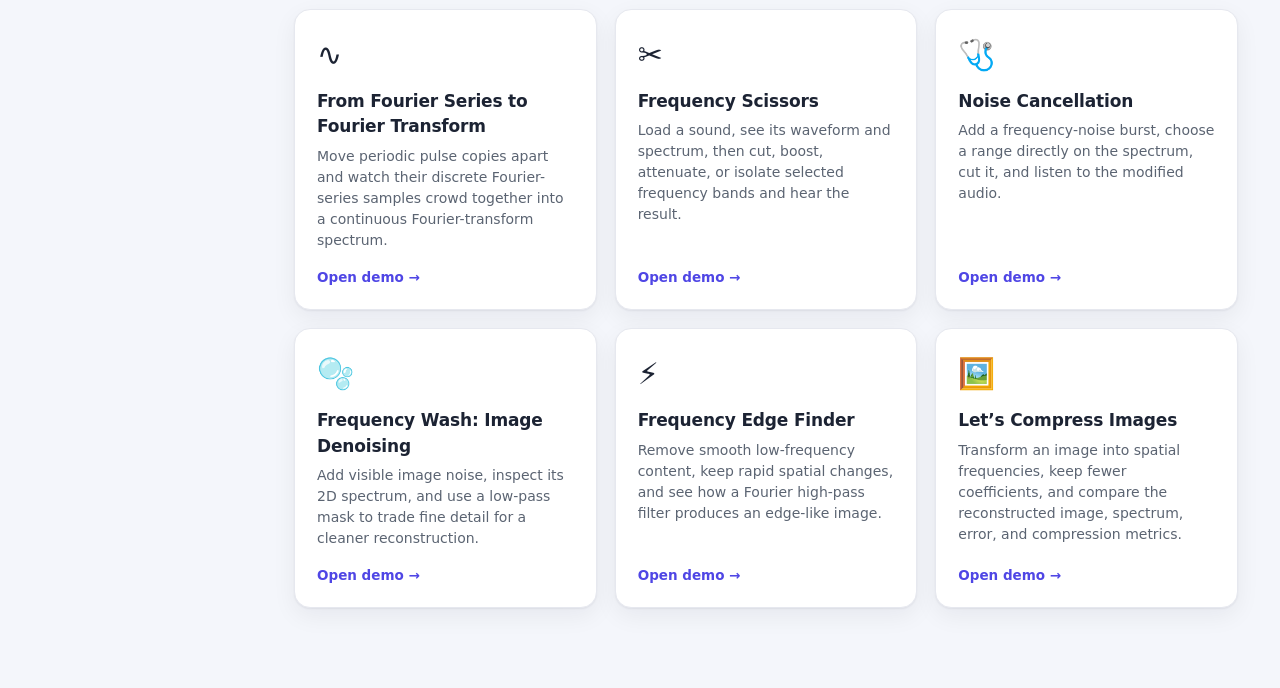
==== commit 3b2bccf0: "frequencydetectoradded" ====
--- a/index.html
+++ b/index.html
@@ -91,6 +91,12 @@
       <section class="demo-group">
         <h2>DTFT &amp; DFT</h2>
         <div class="demos">
+          <a class="demo-card" href="resolution-lab.html">
+            <div class="demo-emoji">🔎</div>
+            <h3>The Frequency Detective</h3>
+            <p>Drag a recording edge and a zero-padding dial. Watch one blurry spectral bump separate into two only when you capture more real sound.</p>
+            <span class="go">Open demo →</span>
+          </a>
           <a class="demo-card" href="periodic-fourier.html">
             <div class="demo-emoji">🔁</div>
             <h3>Periodic</h3>
